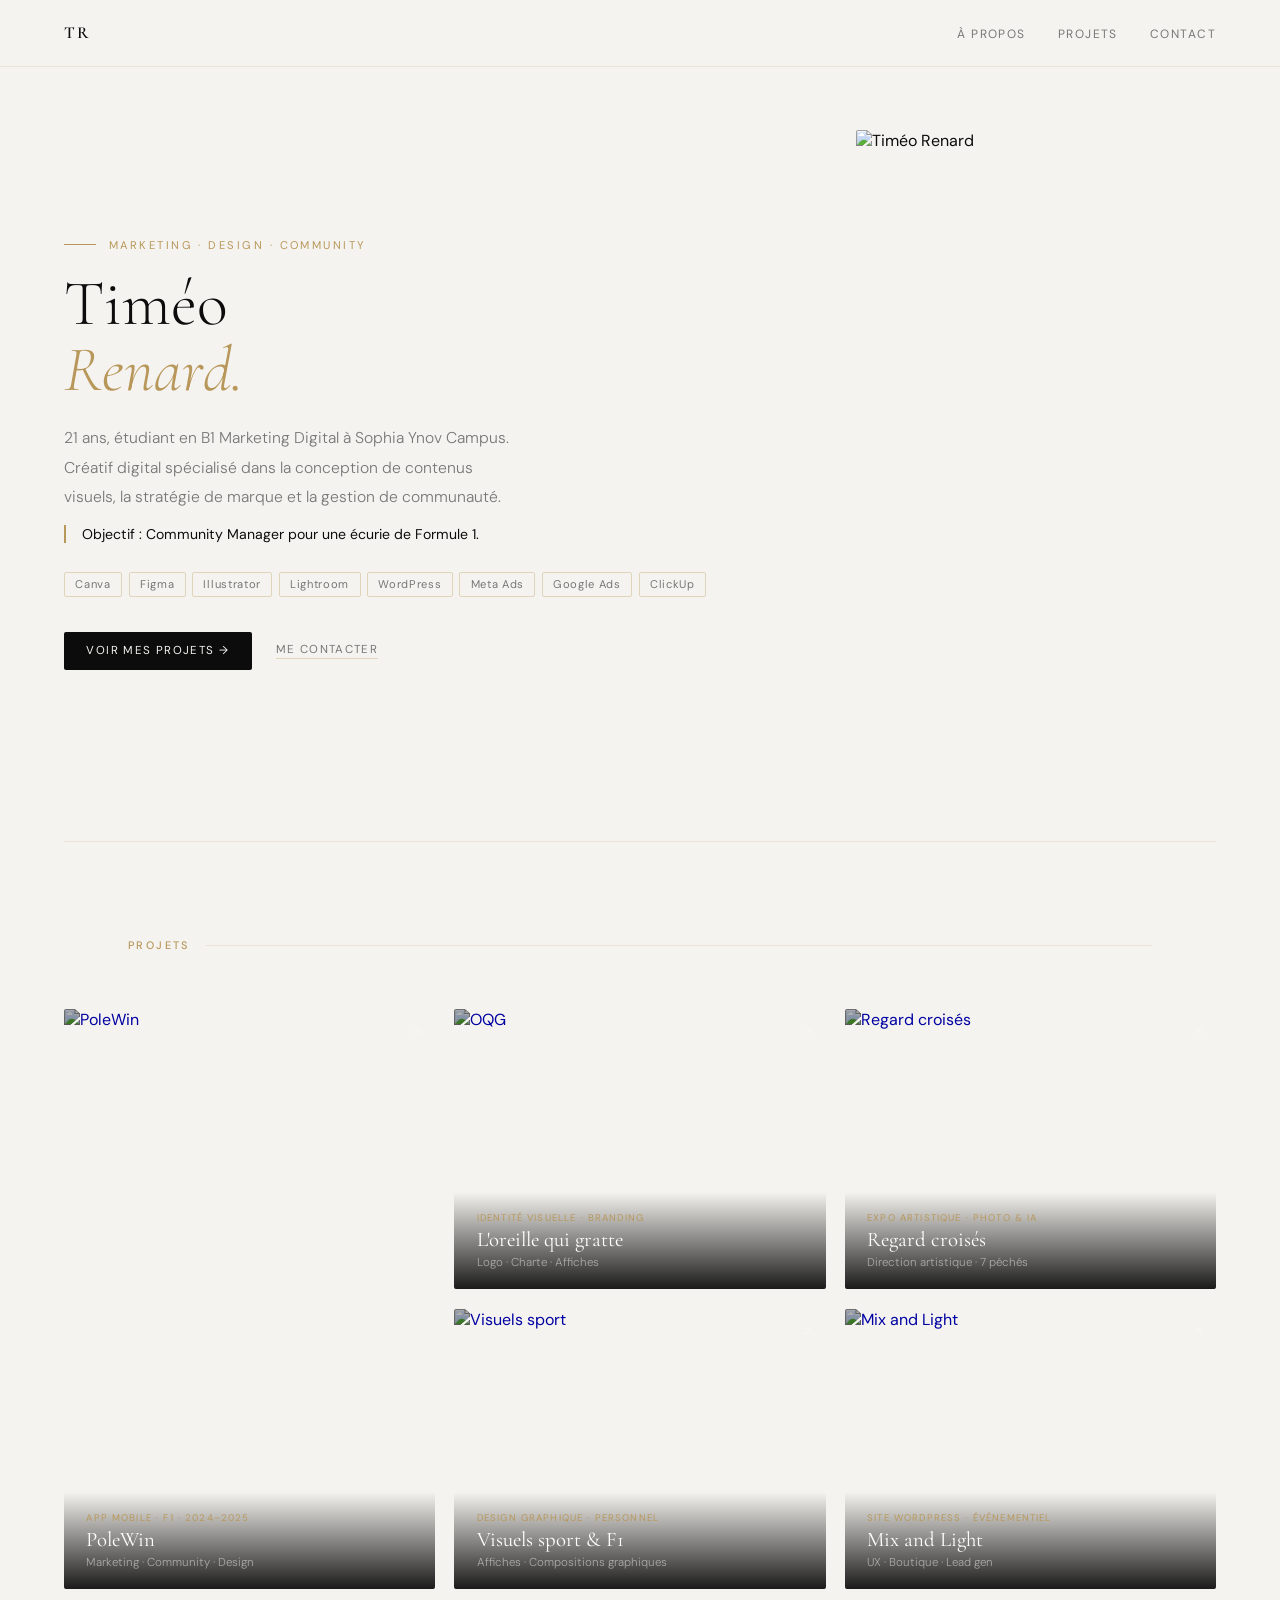
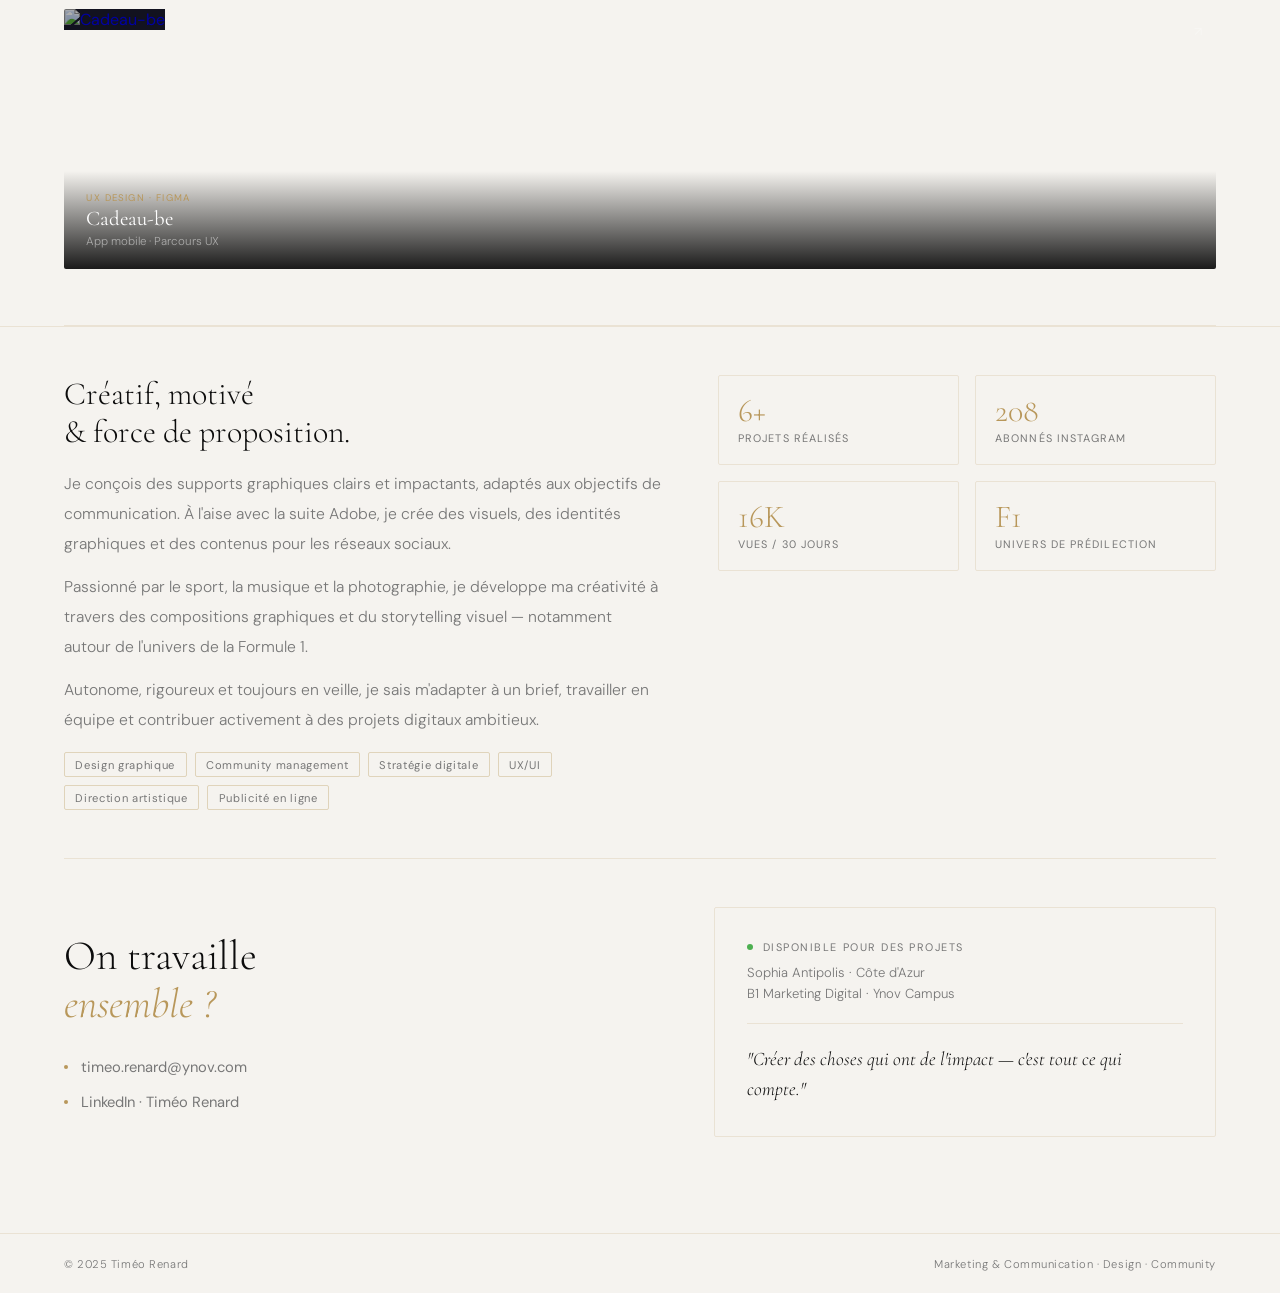
==== index.html @ 678dc790 "Add files via upload" ====
<!DOCTYPE html>
<html lang="fr">
<head>
  <meta charset="UTF-8"><meta name="viewport" content="width=device-width, initial-scale=1.0">
  <title>Timéo Renard — Portfolio</title>
  <link rel="stylesheet" href="style.css">
  <style>
    .hero{display:grid;grid-template-columns:1fr 360px;min-height:86vh;align-items:center;padding:0 4rem;gap:4rem}
    .hero-img{height:72vh;border-radius:2px;overflow:hidden}
    .hero-img img{width:100%;height:100%;object-fit:cover;object-position:center top}
    .eyebrow{display:flex;align-items:center;gap:.8rem;font-size:.7rem;letter-spacing:.22em;text-transform:uppercase;color:var(--gold);margin-bottom:1.2rem}
    .eyebrow::before{content:'';width:32px;height:.5px;background:var(--gold);display:inline-block}
    .hero h1{font-family:'Cormorant Garamond',serif;font-size:clamp(3rem,5vw,4.8rem);font-weight:300;line-height:1.03;margin-bottom:1.3rem}
    .hero h1 em{font-style:italic;color:var(--gold)}
    .hero-sub{font-size:.98rem;font-weight:300;color:var(--muted);line-height:1.85;max-width:460px;margin-bottom:.9rem}
    .hero-obj{font-size:.88rem;color:var(--dark);margin-bottom:1.8rem;padding-left:1rem;border-left:2px solid var(--gold);font-weight:400}
    .hero-tools{display:flex;flex-wrap:wrap;gap:.4rem;margin-bottom:2.2rem}
    .cta-row{display:flex;gap:1.5rem;align-items:center}
    .cta-p{font-size:.72rem;letter-spacing:.12em;text-transform:uppercase;color:var(--off);background:var(--dark);padding:.72rem 1.4rem;border-radius:2px;text-decoration:none;transition:background .2s}
    .cta-p:hover{background:#2a2a2a}
    .cta-s{font-size:.72rem;letter-spacing:.12em;text-transform:uppercase;color:var(--muted);border-bottom:.5px solid var(--border2);padding-bottom:1px;text-decoration:none;transition:color .2s}
    .cta-s:hover{color:var(--gold)}

    /* GRILLE PROJETS — layout sans trous */
    .proj-section{padding:3.5rem 4rem}
    .proj-grid{display:grid;grid-template-columns:repeat(3,1fr);grid-template-rows:auto auto;gap:1.2rem;margin-top:1.8rem}
    .pcard{position:relative;overflow:hidden;border-radius:2px;text-decoration:none;display:block}
    .pcard img{width:100%;height:100%;object-fit:cover;transition:transform .5s ease;filter:brightness(.68)}
    .pcard:hover img{transform:scale(1.04);filter:brightness(.45)}
    .pcard-overlay{position:absolute;bottom:0;left:0;right:0;padding:1.2rem 1.4rem;background:linear-gradient(transparent,rgba(8,8,8,.92))}
    .pcard-tag{font-size:.6rem;letter-spacing:.12em;text-transform:uppercase;color:var(--gold);margin-bottom:.3rem}
    .pcard-title{font-family:'Cormorant Garamond',serif;font-size:1.3rem;font-weight:400;color:#fff;line-height:1.1;margin-bottom:.2rem}
    .pcard-sub{font-size:.72rem;color:rgba(255,255,255,.5);font-weight:300}
    .pcard-arrow{position:absolute;top:.9rem;right:.9rem;color:rgba(255,255,255,.3);font-size:.82rem;transition:all .25s}
    .pcard:hover .pcard-arrow{color:var(--gold);transform:translate(2px,-2px)}

    /* Layout précis sans trous */
    .pcard:nth-child(1){grid-column:1;grid-row:1/3;height:580px} /* PoleWin — tall */
    .pcard:nth-child(2){grid-column:2;grid-row:1;height:280px}   /* OQG */
    .pcard:nth-child(3){grid-column:3;grid-row:1;height:280px}   /* Regard */
    .pcard:nth-child(4){grid-column:2;grid-row:2;height:280px}   /* Visuels sport */
    .pcard:nth-child(5){grid-column:3;grid-row:2;height:280px}   /* Mix and Light */
    .pcard:nth-child(6){grid-column:1/4;grid-row:3;height:260px} /* Cadeau-be — full width */
    /* Cadrage spécifique */
    .pcard:nth-child(4) img{object-position:center 15%}
    .pcard:nth-child(6) img{object-fit:contain;background:#1a1a2e}

    .about-s{display:grid;grid-template-columns:1.2fr 1fr;gap:3.5rem;padding:3rem 4rem;align-items:start;border-top:.5px solid var(--border)}
    .about-s h2{font-family:'Cormorant Garamond',serif;font-size:2rem;font-weight:300;margin-bottom:1.1rem;line-height:1.2}
    .about-s p{font-size:.98rem;color:var(--muted);font-weight:300;line-height:1.9;margin-bottom:.85rem}

    @media(max-width:900px){
      .hero{grid-template-columns:1fr;padding:3rem 1.5rem;min-height:auto}
      .hero-img{height:42vh;order:-1}
      .proj-grid{grid-template-columns:1fr 1fr;grid-template-rows:auto}
      .pcard:nth-child(n){grid-column:auto;grid-row:auto;height:240px}
      .pcard:nth-child(6){grid-column:1/3;height:200px}
      .about-s{grid-template-columns:1fr;padding:2rem 1.5rem}
      .proj-section{padding:2rem 1.5rem}
    }
  </style>
</head>
<body>
<nav>
  <a class="nav-logo" href="index.html">TR</a>
  <ul class="nav-links">
    <li><a href="#about">À propos</a></li>
    <li><a href="#projets">Projets</a></li>
    <li><a href="#contact">Contact</a></li>
  </ul>
</nav>

<section class="hero">
  <div>
    <div class="eyebrow fade-in">Marketing · Design · Community</div>
    <h1 class="fade-in">Timéo<br><em>Renard.</em></h1>
    <p class="hero-sub fade-in">21 ans, étudiant en B1 Marketing Digital à Sophia Ynov Campus. Créatif digital spécialisé dans la conception de contenus visuels, la stratégie de marque et la gestion de communauté.</p>
    <p class="hero-obj fade-in">Objectif : Community Manager pour une écurie de Formule 1.</p>
    <div class="hero-tools fade-in">
      <span class="chip">Canva</span><span class="chip">Figma</span><span class="chip">Illustrator</span>
      <span class="chip">Lightroom</span><span class="chip">WordPress</span><span class="chip">Meta Ads</span>
      <span class="chip">Google Ads</span><span class="chip">ClickUp</span>
    </div>
    <div class="cta-row fade-in">
      <a class="cta-p" href="#projets">Voir mes projets →</a>
      <a class="cta-s" href="#contact">Me contacter</a>
    </div>
  </div>
  <div class="hero-img fade-in">
    <img src="images/d020345a-5bcd-4ce0-aa94-739cd2f2a157.jpg" alt="Timéo Renard">
  </div>
</section>

<hr class="div">

<section class="proj-section" id="projets">
  <div class="sec-head">
    <span class="sec-label">Projets</span>
    <div class="sec-line"></div>
  </div>
  <div class="proj-grid">

    <a href="polewin.html" class="pcard fade-in">
      <img src="images/IMG_0079.jpg" alt="PoleWin">
      <span class="pcard-arrow">↗</span>
      <div class="pcard-overlay">
        <div class="pcard-tag">App mobile · F1 · 2024–2025</div>
        <div class="pcard-title">PoleWin</div>
        <div class="pcard-sub">Marketing · Community · Design</div>
      </div>
    </a>

    <a href="oreille-qui-gratte.html" class="pcard fade-in">
      <img src="images/OQG Mockup Logo 04.jpg" alt="OQG">
      <span class="pcard-arrow">↗</span>
      <div class="pcard-overlay">
        <div class="pcard-tag">Identité visuelle · Branding</div>
        <div class="pcard-title">L'oreille qui gratte</div>
        <div class="pcard-sub">Logo · Charte · Affiches</div>
      </div>
    </a>

    <a href="regard-croises.html" class="pcard fade-in">
      <img src="images/Orgueil (v4).jpg" alt="Regard croisés">
      <span class="pcard-arrow">↗</span>
      <div class="pcard-overlay">
        <div class="pcard-tag">Expo artistique · Photo & IA</div>
        <div class="pcard-title">Regard croisés</div>
        <div class="pcard-sub">Direction artistique · 7 péchés</div>
      </div>
    </a>

    <a href="visuels-sport.html" class="pcard fade-in">
      <img src="images/matchday1.jpg" alt="Visuels sport">
      <span class="pcard-arrow">↗</span>
      <div class="pcard-overlay">
        <div class="pcard-tag">Design graphique · Personnel</div>
        <div class="pcard-title">Visuels sport & F1</div>
        <div class="pcard-sub">Affiches · Compositions graphiques</div>
      </div>
    </a>

    <a href="mix-and-light.html" class="pcard fade-in">
      <img src="images/Capture d'écran 2026-03-12 214326.png" alt="Mix and Light">
      <span class="pcard-arrow">↗</span>
      <div class="pcard-overlay">
        <div class="pcard-tag">Site WordPress · Événementiel</div>
        <div class="pcard-title">Mix and Light</div>
        <div class="pcard-sub">UX · Boutique · Lead gen</div>
      </div>
    </a>

    <a href="cadeau-be.html" class="pcard fade-in">
      <img src="images/Capture d'écran 2026-03-12 214715.png" alt="Cadeau-be">
      <span class="pcard-arrow">↗</span>
      <div class="pcard-overlay">
        <div class="pcard-tag">UX Design · Figma</div>
        <div class="pcard-title">Cadeau-be</div>
        <div class="pcard-sub">App mobile · Parcours UX</div>
      </div>
    </a>

  </div>
</section>

<hr class="div" id="about">

<section class="about-s">
  <div class="fade-in">
    <h2>Créatif, motivé<br>& force de proposition.</h2>
    <p>Je conçois des supports graphiques clairs et impactants, adaptés aux objectifs de communication. À l'aise avec la suite Adobe, je crée des visuels, des identités graphiques et des contenus pour les réseaux sociaux.</p>
    <p>Passionné par le sport, la musique et la photographie, je développe ma créativité à travers des compositions graphiques et du storytelling visuel — notamment autour de l'univers de la Formule 1.</p>
    <p>Autonome, rigoureux et toujours en veille, je sais m'adapter à un brief, travailler en équipe et contribuer activement à des projets digitaux ambitieux.</p>
    <div class="chip-row">
      <span class="chip">Design graphique</span><span class="chip">Community management</span>
      <span class="chip">Stratégie digitale</span><span class="chip">UX/UI</span>
      <span class="chip">Direction artistique</span><span class="chip">Publicité en ligne</span>
    </div>
  </div>
  <div class="stats-grid fade-in">
    <div class="stat-block"><div class="stat-n">6+</div><div class="stat-l">Projets réalisés</div></div>
    <div class="stat-block"><div class="stat-n">208</div><div class="stat-l">Abonnés Instagram</div></div>
    <div class="stat-block"><div class="stat-n">16K</div><div class="stat-l">Vues / 30 jours</div></div>
    <div class="stat-block"><div class="stat-n">F1</div><div class="stat-l">Univers de prédilection</div></div>
  </div>
</section>

<hr class="div" id="contact">

<section style="display:grid;grid-template-columns:1.2fr 1fr;gap:3rem;padding:3rem 4rem;align-items:center;">
  <div class="fade-in">
    <h2 style="font-family:'Cormorant Garamond',serif;font-size:2.6rem;font-weight:300;line-height:1.15;margin-bottom:1.8rem;">On travaille<br><em style="font-style:italic;color:var(--gold);">ensemble ?</em></h2>
    <div style="display:flex;flex-direction:column;gap:.9rem;">
      <a href="mailto:timeo.renard@ynov.com" style="display:flex;align-items:center;gap:.8rem;font-size:.92rem;color:var(--muted);text-decoration:none;transition:color .2s" onmouseover="this.style.color='#B8975A'" onmouseout="this.style.color='#777'">
        <span style="width:4px;height:4px;border-radius:50%;background:var(--gold);flex-shrink:0"></span>timeo.renard@ynov.com
      </a>
      <a href="https://linkedin.com/in/timeorenard" target="_blank" style="display:flex;align-items:center;gap:.8rem;font-size:.92rem;color:var(--muted);text-decoration:none;transition:color .2s" onmouseover="this.style.color='#B8975A'" onmouseout="this.style.color='#777'">
        <span style="width:4px;height:4px;border-radius:50%;background:var(--gold);flex-shrink:0"></span>LinkedIn · Timéo Renard
      </a>
    </div>
  </div>
  <div class="fade-in" style="border:.5px solid var(--border);border-radius:2px;padding:2rem;">
    <div style="display:flex;align-items:center;gap:.6rem;font-size:.68rem;letter-spacing:.14em;text-transform:uppercase;color:var(--muted);margin-bottom:.6rem;">
      <span style="width:6px;height:6px;border-radius:50%;background:#4caf50;animation:pu 2.2s infinite;display:inline-block"></span>Disponible pour des projets
    </div>
    <p style="font-size:.82rem;color:var(--muted);font-weight:300;margin-bottom:.3rem">Sophia Antipolis · Côte d'Azur</p>
    <p style="font-size:.82rem;color:var(--muted);font-weight:300">B1 Marketing Digital · Ynov Campus</p>
    <p style="font-family:'Cormorant Garamond',serif;font-size:1.2rem;font-weight:300;font-style:italic;color:var(--dark);line-height:1.55;margin-top:1.3rem;padding-top:1.3rem;border-top:.5px solid var(--border)">"Créer des choses qui ont de l'impact — c'est tout ce qui compte."</p>
  </div>
</section>

<footer>
  <p>© 2025 Timéo Renard</p>
  <p>Marketing & Communication · Design · Community</p>
</footer>
<script src="main.js"></script>
</body>
</html>
---- style.css ----
@import url('https://fonts.googleapis.com/css2?family=Cormorant+Garamond:ital,wght@0,300;0,400;0,600;1,300;1,400&family=DM+Sans:wght@300;400;500&display=swap');
*,*::before,*::after{margin:0;padding:0;box-sizing:border-box}
:root{--gold:#B8975A;--dark:#0C0C0C;--off:#F5F3EF;--muted:#777;--border:rgba(184,151,90,0.18);--border2:rgba(184,151,90,0.35)}
html{scroll-behavior:smooth}
body{background:var(--off);color:var(--dark);font-family:'DM Sans',sans-serif;overflow-x:hidden}

nav{display:flex;justify-content:space-between;align-items:center;padding:1.4rem 4rem;border-bottom:.5px solid var(--border);position:sticky;top:0;background:rgba(245,243,239,0.96);backdrop-filter:blur(12px);z-index:100}
.nav-logo{font-family:'Cormorant Garamond',serif;font-size:1.05rem;font-weight:600;letter-spacing:.1em;color:var(--dark);text-decoration:none}
.nav-links{display:flex;gap:2rem;list-style:none}
.nav-links a{font-size:.75rem;letter-spacing:.12em;text-transform:uppercase;color:var(--muted);text-decoration:none;transition:color .2s}
.nav-links a:hover{color:var(--gold)}

.fade-in{opacity:0;transform:translateY(12px);transition:opacity .5s ease,transform .5s ease}
.fade-in.visible{opacity:1;transform:translateY(0)}

hr.div{border:none;border-top:.5px solid var(--border);margin:0 4rem}
.sec-head{display:flex;align-items:center;gap:1rem;padding:2.5rem 4rem 1.8rem}
.sec-label{font-size:.68rem;letter-spacing:.22em;text-transform:uppercase;color:var(--gold);white-space:nowrap;font-weight:500}
.sec-line{flex:1;height:.5px;background:var(--border)}

.content-section{padding:3rem 4rem}
.grid-2{display:grid;grid-template-columns:1fr 1fr;gap:2.5rem;align-items:start}
.grid-3{display:grid;grid-template-columns:repeat(3,1fr);gap:1.2rem}
.grid-asymm{display:grid;grid-template-columns:1.3fr 1fr;gap:2.5rem;align-items:start}

h2.section-title{font-family:'Cormorant Garamond',serif;font-size:2rem;font-weight:300;margin-bottom:1.1rem;line-height:1.2}
p.body-text{font-size:.98rem;font-weight:300;color:var(--muted);line-height:1.9;margin-bottom:.85rem}

/* Images SANS fond, SANS cadre, juste l'image */
.ibox{border-radius:2px;overflow:hidden}
.ibox img{width:100%;display:block;object-fit:contain;max-height:420px}
.ibox-dark{border-radius:2px;overflow:hidden;background:#0d0d0d;padding:1.5rem}
.ibox-dark img{width:100%;display:block;object-fit:contain;max-height:220px}

.chip-row{display:flex;flex-wrap:wrap;gap:.5rem;margin-top:1.1rem}
.chip{font-size:.7rem;letter-spacing:.06em;padding:.28rem .65rem;border:.5px solid var(--border2);color:var(--muted);border-radius:2px}

.stat-block{padding:1.2rem;border:.5px solid var(--border);border-radius:2px}
.stat-n{font-family:'Cormorant Garamond',serif;font-size:2rem;font-weight:300;color:var(--gold);line-height:1;margin-bottom:.25rem}
.stat-l{font-size:.68rem;letter-spacing:.1em;text-transform:uppercase;color:var(--muted)}
.stats-grid{display:grid;grid-template-columns:1fr 1fr;gap:1rem}

.carousel{position:relative;overflow:hidden;border-radius:2px}
.carousel-track{display:flex;transition:transform .5s cubic-bezier(.77,0,.18,1)}
.carousel-track img{width:100%;flex-shrink:0;object-fit:contain;max-height:400px}
.carousel-btn{position:absolute;top:50%;transform:translateY(-50%);background:rgba(12,12,12,.65);color:#fff;border:none;width:36px;height:36px;cursor:pointer;font-size:1rem;display:flex;align-items:center;justify-content:center;transition:background .2s;border-radius:2px}
.carousel-btn:hover{background:var(--gold)}
.carousel-btn.prev{left:.8rem}
.carousel-btn.next{right:.8rem}
.carousel-dots{display:flex;justify-content:center;gap:.5rem;padding:.6rem 0}
.carousel-dot{width:5px;height:5px;border-radius:50%;background:var(--border2);cursor:pointer;transition:background .2s}
.carousel-dot.active{background:var(--gold)}

.proj-hero{min-height:46vh;display:flex;align-items:flex-end;padding:3rem 4rem;position:relative;overflow:hidden}
.proj-hero-bg{position:absolute;inset:0;background-size:cover;background-position:center;filter:brightness(.28)}
.proj-hero-content{position:relative;z-index:1;max-width:680px}
.proj-tag{font-size:.68rem;letter-spacing:.2em;text-transform:uppercase;color:var(--gold);margin-bottom:.7rem;display:flex;align-items:center;gap:.7rem}
.proj-tag::before{content:'';width:26px;height:.5px;background:var(--gold);display:inline-block}
.proj-title{font-family:'Cormorant Garamond',serif;font-size:clamp(2.4rem,5vw,4rem);font-weight:300;color:#fff;line-height:1.05;margin-bottom:.9rem}
.proj-desc{font-size:.98rem;color:rgba(255,255,255,.68);font-weight:300;line-height:1.8;max-width:560px}

.back-link{display:inline-flex;align-items:center;gap:.5rem;font-size:.72rem;letter-spacing:.12em;text-transform:uppercase;color:var(--muted);text-decoration:none;border-bottom:.5px solid var(--border2);padding-bottom:1px;transition:color .2s}
.back-link:hover{color:var(--gold)}

footer{border-top:.5px solid var(--border);padding:1.4rem 4rem;display:flex;justify-content:space-between;align-items:center;margin-top:3rem}
footer p{font-size:.7rem;color:var(--muted);font-weight:300;letter-spacing:.05em}

@keyframes pu{0%,100%{opacity:1}50%{opacity:.3}}

@media(max-width:768px){
  nav{padding:1.2rem 1.5rem}
  .content-section{padding:2rem 1.5rem}
  .grid-2,.grid-asymm{grid-template-columns:1fr}
  .grid-3{grid-template-columns:1fr 1fr}
  hr.div{margin:0 1.5rem}
  .sec-head{padding:2rem 1.5rem 1.2rem}
  footer{padding:1.2rem 1.5rem;flex-direction:column;gap:.4rem}
  .proj-hero{padding:2rem 1.5rem}
}
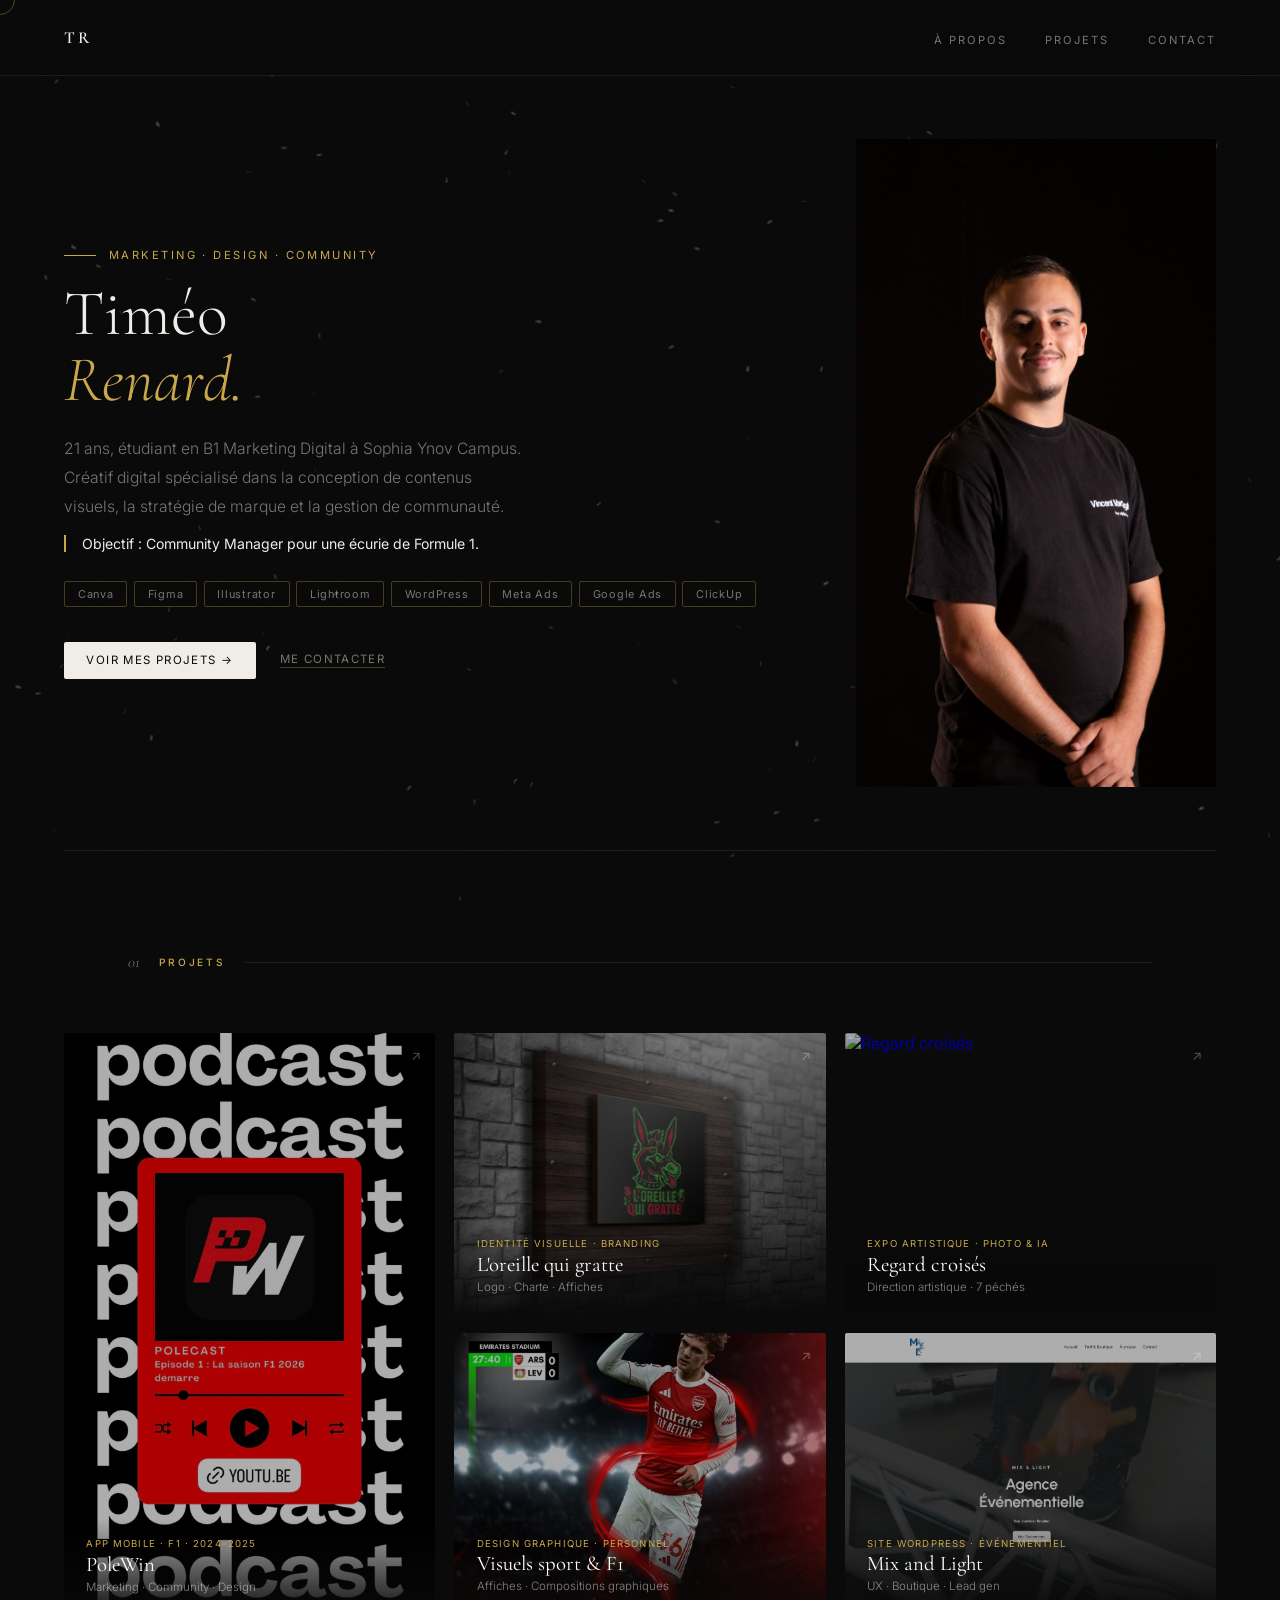
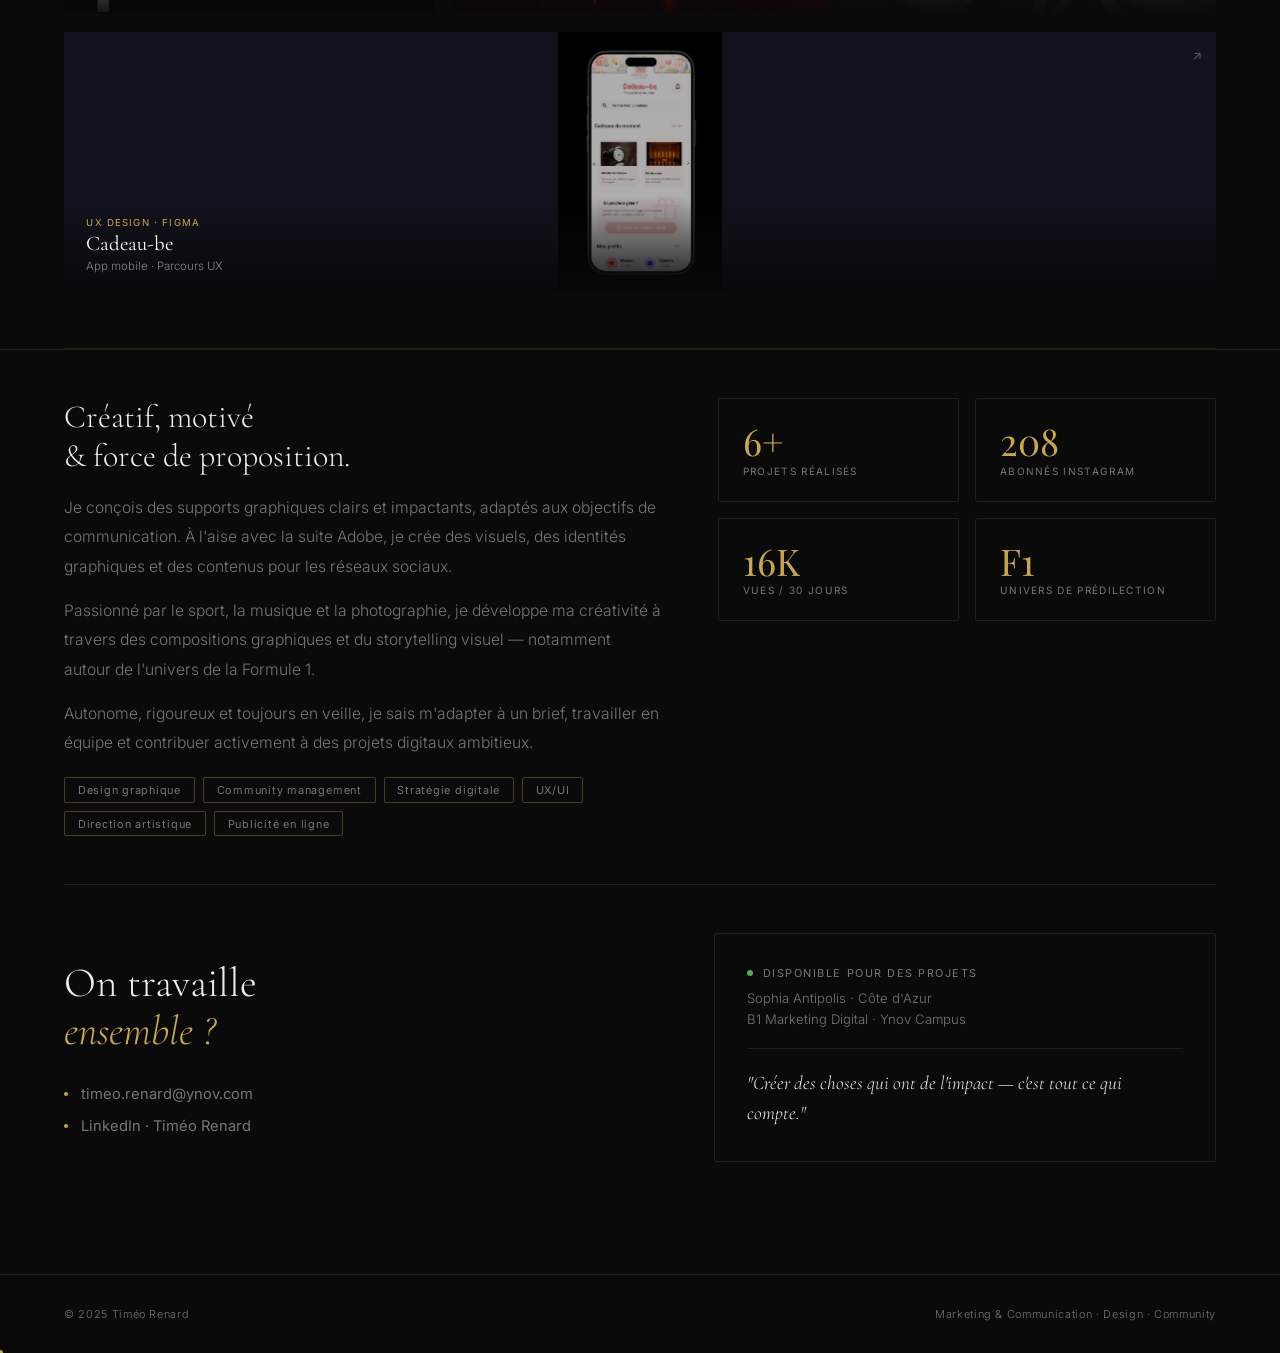
==== commit 7e3f6ee7: "Add Regard Croisés posters, adaptive animated background, and art direction pass - Regard Croisés: p" ====
--- a/index.html
+++ b/index.html
@@ -16,10 +16,10 @@
     .hero-obj{font-size:.88rem;color:var(--dark);margin-bottom:1.8rem;padding-left:1rem;border-left:2px solid var(--gold);font-weight:400}
     .hero-tools{display:flex;flex-wrap:wrap;gap:.4rem;margin-bottom:2.2rem}
     .cta-row{display:flex;gap:1.5rem;align-items:center}
-    .cta-p{font-size:.72rem;letter-spacing:.12em;text-transform:uppercase;color:var(--off);background:var(--dark);padding:.72rem 1.4rem;border-radius:2px;text-decoration:none;transition:background .2s}
-    .cta-p:hover{background:#2a2a2a}
-    .cta-s{font-size:.72rem;letter-spacing:.12em;text-transform:uppercase;color:var(--muted);border-bottom:.5px solid var(--border2);padding-bottom:1px;text-decoration:none;transition:color .2s}
-    .cta-s:hover{color:var(--gold)}
+    .cta-p{font-size:.72rem;letter-spacing:.12em;text-transform:uppercase;color:var(--off);background:var(--dark);padding:.72rem 1.4rem;border-radius:2px;text-decoration:none;display:inline-block;transition:background .3s,letter-spacing .3s,transform .3s}
+    .cta-p:hover{background:#2a2a2a;letter-spacing:.17em;transform:translateY(-2px)}
+    .cta-s{font-size:.72rem;letter-spacing:.12em;text-transform:uppercase;color:var(--muted);border-bottom:.5px solid var(--border2);padding-bottom:1px;text-decoration:none;transition:color .2s,border-color .2s}
+    .cta-s:hover{color:var(--gold);border-color:var(--gold)}
 
     /* GRILLE PROJETS — layout sans trous */
     .proj-section{padding:3.5rem 4rem}
@@ -61,6 +61,9 @@
   </style>
 </head>
 <body>
+<canvas id="fluid-bg" aria-hidden="true"></canvas>
+<div id="scroll-progress"></div>
+<div class="page">
 <nav>
   <a class="nav-logo" href="index.html">TR</a>
   <ul class="nav-links">
@@ -213,6 +216,8 @@
   <p>© 2025 Timéo Renard</p>
   <p>Marketing & Communication · Design · Community</p>
 </footer>
+</div>
+<script src="background.js"></script>
 <script src="main.js"></script>
 </body>
 </html>
--- a/style.css
+++ b/style.css
@@ -1,79 +1,359 @@
-@import url('https://fonts.googleapis.com/css2?family=Cormorant+Garamond:ital,wght@0,300;0,400;0,600;1,300;1,400&family=DM+Sans:wght@300;400;500&display=swap');
+@import url('https://fonts.googleapis.com/css2?family=Playfair+Display:ital,wght@0,400;0,500;1,400;1,500&family=Cormorant+Garamond:ital,wght@0,300;0,400;0,600;1,300;1,400&family=Inter:wght@300;400;500&display=swap');
+
 *,*::before,*::after{margin:0;padding:0;box-sizing:border-box}
-:root{--gold:#B8975A;--dark:#0C0C0C;--off:#F5F3EF;--muted:#777;--border:rgba(184,151,90,0.18);--border2:rgba(184,151,90,0.35)}
+
+:root{
+  --gold:#C9A84C;
+  /* --dark maps to a warm light value so color:var(--dark) stays readable
+     on the dark background — the cta button gets an inverted override below */
+  --dark:#f0ede8;
+  --off:#f0ede8;
+  --muted:rgba(240,237,232,0.48);
+  --border:rgba(201,168,76,0.13);
+  --border2:rgba(201,168,76,0.32);
+}
+
 html{scroll-behavior:smooth}
-body{background:var(--off);color:var(--dark);font-family:'DM Sans',sans-serif;overflow-x:hidden}
-
-nav{display:flex;justify-content:space-between;align-items:center;padding:1.4rem 4rem;border-bottom:.5px solid var(--border);position:sticky;top:0;background:rgba(245,243,239,0.96);backdrop-filter:blur(12px);z-index:100}
-.nav-logo{font-family:'Cormorant Garamond',serif;font-size:1.05rem;font-weight:600;letter-spacing:.1em;color:var(--dark);text-decoration:none}
-.nav-links{display:flex;gap:2rem;list-style:none}
-.nav-links a{font-size:.75rem;letter-spacing:.12em;text-transform:uppercase;color:var(--muted);text-decoration:none;transition:color .2s}
-.nav-links a:hover{color:var(--gold)}
-
-.fade-in{opacity:0;transform:translateY(12px);transition:opacity .5s ease,transform .5s ease}
+
+body{
+  background:#0a0a0a;
+  color:var(--off);
+  font-family:'Inter',sans-serif;
+  overflow-x:hidden;
+  cursor:none;
+}
+
+::selection{background:var(--gold);color:#0a0a0a}
+
+/* ─── AMBIENT LAYERS ────────────────────────────────────────────── */
+/* Fixed full-viewport particle canvas (background.js), sits above the
+   body color but below every piece of real content (.page). */
+#fluid-bg{position:fixed;inset:0;width:100vw;height:100vh;z-index:0;pointer-events:none}
+
+/* Fine film-grain texture — cheap way to kill the flat "generated" look */
+body::before{
+  content:'';
+  position:fixed;inset:0;
+  z-index:1;
+  pointer-events:none;
+  opacity:.035;
+  mix-blend-mode:overlay;
+  background-image:url("data:image/svg+xml,%3Csvg xmlns='http://www.w3.org/2000/svg' width='120' height='120'%3E%3Cfilter id='n'%3E%3CfeTurbulence type='fractalNoise' baseFrequency='0.9' numOctaves='2' stitchTiles='stitch'/%3E%3C/filter%3E%3Crect width='100%25' height='100%25' filter='url(%23n)'/%3E%3C/svg%3E");
+}
+
+/* All real page content lives above the ambient canvas + grain */
+.page{position:relative;z-index:1}
+
+/* Scroll progress hairline */
+#scroll-progress{position:fixed;top:0;left:0;height:2px;width:0%;background:var(--gold);z-index:200;transition:width .12s linear;box-shadow:0 0 8px rgba(201,168,76,.5)}
+
+/* ─── CUSTOM CURSOR ─────────────────────────────────────────────── */
+.cursor{
+  position:fixed;
+  width:6px;height:6px;
+  background:var(--gold);
+  border-radius:50%;
+  pointer-events:none;
+  z-index:9999;
+  transform:translate(-50%,-50%);
+  transition:width .25s ease,height .25s ease,background .25s ease;
+  will-change:left,top;
+}
+.cursor-ring{
+  position:fixed;
+  width:30px;height:30px;
+  border:1px solid rgba(201,168,76,.4);
+  border-radius:50%;
+  pointer-events:none;
+  z-index:9998;
+  transform:translate(-50%,-50%);
+  transition:width .35s ease,height .35s ease,border-color .3s ease;
+  will-change:left,top;
+}
+.cursor.is-hovering{width:10px;height:10px;background:var(--gold)}
+.cursor-ring.is-hovering{width:46px;height:46px;border-color:var(--gold)}
+.cursor.is-clicking{width:4px;height:4px}
+.cursor-ring.is-clicking{width:20px;height:20px}
+
+a,button,[role="button"],.pcard,.carousel-btn,.carousel-dot,.chip{cursor:none}
+
+/* ─── NAVIGATION ────────────────────────────────────────────────── */
+nav{
+  display:flex;
+  justify-content:space-between;
+  align-items:center;
+  padding:1.7rem 4rem;
+  border-bottom:.5px solid var(--border);
+  position:sticky;
+  top:0;
+  background:rgba(10,10,10,.88);
+  backdrop-filter:blur(24px);
+  -webkit-backdrop-filter:blur(24px);
+  z-index:100;
+  transition:padding .35s ease,border-color .35s ease;
+}
+nav.scrolled{padding:1rem 4rem;border-color:rgba(201,168,76,.2)}
+
+.nav-logo{
+  font-family:'Cormorant Garamond',serif;
+  font-size:1.05rem;
+  font-weight:600;
+  letter-spacing:.16em;
+  color:var(--off);
+  text-decoration:none;
+  transition:color .25s;
+}
+.nav-logo:hover{color:var(--gold)}
+
+.nav-links{display:flex;gap:2.4rem;list-style:none}
+.nav-links a{
+  font-size:.7rem;
+  letter-spacing:.18em;
+  text-transform:uppercase;
+  color:var(--muted);
+  text-decoration:none;
+  position:relative;
+  padding-bottom:3px;
+  transition:color .25s;
+}
+.nav-links a::after{
+  content:'';
+  position:absolute;
+  bottom:0;left:0;
+  width:0;height:.5px;
+  background:var(--gold);
+  transition:width .3s ease;
+}
+.nav-links a:hover{color:var(--off)}
+.nav-links a:hover::after{width:100%}
+
+/* ─── FADE-IN ───────────────────────────────────────────────────── */
+.fade-in{
+  opacity:0;
+  transform:translateY(24px);
+  transition:opacity .8s cubic-bezier(.25,.46,.45,.94),transform .8s cubic-bezier(.25,.46,.45,.94);
+}
 .fade-in.visible{opacity:1;transform:translateY(0)}
 
+/* ─── DIVIDERS & SECTION HEAD ───────────────────────────────────── */
 hr.div{border:none;border-top:.5px solid var(--border);margin:0 4rem}
-.sec-head{display:flex;align-items:center;gap:1rem;padding:2.5rem 4rem 1.8rem}
-.sec-label{font-size:.68rem;letter-spacing:.22em;text-transform:uppercase;color:var(--gold);white-space:nowrap;font-weight:500}
-.sec-line{flex:1;height:.5px;background:var(--border)}
-
-.content-section{padding:3rem 4rem}
-.grid-2{display:grid;grid-template-columns:1fr 1fr;gap:2.5rem;align-items:start}
-.grid-3{display:grid;grid-template-columns:repeat(3,1fr);gap:1.2rem}
-.grid-asymm{display:grid;grid-template-columns:1.3fr 1fr;gap:2.5rem;align-items:start}
-
-h2.section-title{font-family:'Cormorant Garamond',serif;font-size:2rem;font-weight:300;margin-bottom:1.1rem;line-height:1.2}
-p.body-text{font-size:.98rem;font-weight:300;color:var(--muted);line-height:1.9;margin-bottom:.85rem}
-
-/* Images SANS fond, SANS cadre, juste l'image */
-.ibox{border-radius:2px;overflow:hidden}
-.ibox img{width:100%;display:block;object-fit:contain;max-height:420px}
-.ibox-dark{border-radius:2px;overflow:hidden;background:#0d0d0d;padding:1.5rem}
+
+body{counter-reset:sec}
+.sec-head{
+  display:flex;align-items:center;gap:1.2rem;
+  padding:2.8rem 4rem 2rem;
+  counter-increment:sec;
+}
+.sec-head::before{
+  content:'0' counter(sec);
+  font-family:'Cormorant Garamond',serif;font-style:italic;font-weight:300;
+  font-size:1rem;color:var(--muted);flex-shrink:0;
+}
+.sec-label{
+  font-size:.63rem;letter-spacing:.28em;text-transform:uppercase;
+  color:var(--gold);white-space:nowrap;font-weight:500;
+}
+.sec-line{flex:1;height:.5px;background:var(--border);position:relative;overflow:hidden}
+.sec-line::after{
+  content:'';position:absolute;inset:0;width:0;background:var(--gold);
+  transition:width 1s cubic-bezier(.16,1,.3,1);
+}
+.sec-head.visible .sec-line::after{width:100%}
+
+/* ─── LAYOUT UTILITIES ──────────────────────────────────────────── */
+.content-section{padding:3.5rem 4rem}
+.grid-2{display:grid;grid-template-columns:1fr 1fr;gap:3rem;align-items:start}
+.grid-3{display:grid;grid-template-columns:repeat(3,1fr);gap:1.4rem}
+.grid-asymm{display:grid;grid-template-columns:1.3fr 1fr;gap:3rem;align-items:start}
+
+/* ─── TYPOGRAPHY ────────────────────────────────────────────────── */
+h2.section-title{
+  font-family:'Playfair Display','Cormorant Garamond',serif;
+  font-size:2.2rem;font-weight:400;
+  margin-bottom:1.3rem;line-height:1.18;
+  color:var(--off);
+  position:relative;display:inline-block;
+}
+h2.section-title::after{
+  content:'';position:absolute;left:1px;bottom:-.4rem;
+  width:34px;height:1.5px;background:var(--gold);
+  transform-origin:left;transform:scaleX(0);
+  transition:transform .7s cubic-bezier(.16,1,.3,1);
+}
+.fade-in.visible h2.section-title::after{transform:scaleX(1)}
+p.body-text{
+  font-size:.95rem;font-weight:300;
+  color:var(--muted);line-height:1.95;margin-bottom:.9rem;
+}
+
+/* ─── CTA BUTTON — inverted for dark theme ──────────────────────── */
+/* inline style uses background:var(--dark) + color:var(--off)
+   with --dark now being light, we flip the text to dark on hover */
+.cta-p{color:#0a0a0a !important}
+.cta-p:hover{color:var(--off) !important}
+
+/* ─── IMAGES ────────────────────────────────────────────────────── */
+.ibox{border-radius:2px;overflow:hidden;transition:transform .5s cubic-bezier(.16,1,.3,1),box-shadow .5s cubic-bezier(.16,1,.3,1)}
+.ibox img{width:100%;display:block;object-fit:contain;max-height:420px;transition:transform .6s cubic-bezier(.16,1,.3,1)}
+.ibox-dark{border-radius:2px;overflow:hidden;background:#0f0f0f;padding:1.5rem;transition:transform .5s cubic-bezier(.16,1,.3,1),box-shadow .5s}
 .ibox-dark img{width:100%;display:block;object-fit:contain;max-height:220px}
 
-.chip-row{display:flex;flex-wrap:wrap;gap:.5rem;margin-top:1.1rem}
-.chip{font-size:.7rem;letter-spacing:.06em;padding:.28rem .65rem;border:.5px solid var(--border2);color:var(--muted);border-radius:2px}
-
-.stat-block{padding:1.2rem;border:.5px solid var(--border);border-radius:2px}
-.stat-n{font-family:'Cormorant Garamond',serif;font-size:2rem;font-weight:300;color:var(--gold);line-height:1;margin-bottom:.25rem}
-.stat-l{font-size:.68rem;letter-spacing:.1em;text-transform:uppercase;color:var(--muted)}
+/* Generic hover-lift for project-page image tiles (classes declared per-page) */
+.vbox,.social-card,.mockup-box,.gbox,.sbox{transition:transform .5s cubic-bezier(.16,1,.3,1),box-shadow .5s cubic-bezier(.16,1,.3,1)}
+
+@media(hover:hover){
+  .ibox:hover,.ibox-dark:hover,.vbox:hover,.social-card:hover,.mockup-box:hover,.gbox:hover,.sbox:hover{
+    transform:translateY(-6px);
+    box-shadow:0 28px 52px -26px rgba(0,0,0,.6);
+  }
+  .ibox:hover img{transform:scale(1.03)}
+}
+
+/* Break the perfectly aligned grid — small hand-placed offset on alternating tiles */
+@media(min-width:769px){
+  .finales-grid .ibox:nth-child(2),
+  .grid-3 .ibox:nth-child(2),
+  .vgrid .vbox:nth-child(2),
+  .img-grid-2 .ibox:nth-child(2),
+  .img-grid-3 .ibox:nth-child(2){transform:translateY(-16px)}
+  .finales-grid .ibox:nth-child(2):hover,
+  .grid-3 .ibox:nth-child(2):hover,
+  .vgrid .vbox:nth-child(2):hover,
+  .img-grid-2 .ibox:nth-child(2):hover,
+  .img-grid-3 .ibox:nth-child(2):hover{transform:translateY(-22px)}
+}
+
+/* Subtle, slow Ken Burns drift on every project-page hero image — kills the static, stock-template stillness */
+[class*="-hero-bg"]{animation:kenburns 24s ease-in-out infinite alternate}
+@keyframes kenburns{0%{transform:scale(1)}100%{transform:scale(1.07)}}
+@media(prefers-reduced-motion:reduce){[class*="-hero-bg"]{animation:none}}
+
+/* ─── CHIPS ─────────────────────────────────────────────────────── */
+.chip-row{display:flex;flex-wrap:wrap;gap:.5rem;margin-top:1.2rem}
+.chip{
+  font-size:.68rem;letter-spacing:.07em;
+  padding:.3rem .8rem;
+  border:.5px solid var(--border2);
+  color:var(--muted);
+  border-radius:2px;
+  transition:border-color .25s,color .25s,transform .25s,background .25s;
+}
+.chip:hover{border-color:var(--gold);color:var(--gold);transform:translateY(-2px);background:rgba(201,168,76,.08)}
+
+/* ─── STATS ──────────────────────────────────────────────────────── */
 .stats-grid{display:grid;grid-template-columns:1fr 1fr;gap:1rem}
-
+.stat-block{
+  padding:1.5rem;
+  border:.5px solid var(--border);
+  border-radius:2px;
+  transition:border-color .35s;
+}
+.stat-block:hover{border-color:var(--border2)}
+.stat-n{
+  font-family:'Playfair Display','Cormorant Garamond',serif;
+  font-size:2.3rem;font-weight:400;
+  color:var(--gold);line-height:1;margin-bottom:.3rem;
+}
+.stat-l{
+  font-size:.63rem;letter-spacing:.13em;
+  text-transform:uppercase;color:var(--muted);
+}
+
+/* ─── CAROUSEL ───────────────────────────────────────────────────── */
 .carousel{position:relative;overflow:hidden;border-radius:2px}
-.carousel-track{display:flex;transition:transform .5s cubic-bezier(.77,0,.18,1)}
+.carousel-track{display:flex;transition:transform .6s cubic-bezier(.77,0,.18,1)}
 .carousel-track img{width:100%;flex-shrink:0;object-fit:contain;max-height:400px}
-.carousel-btn{position:absolute;top:50%;transform:translateY(-50%);background:rgba(12,12,12,.65);color:#fff;border:none;width:36px;height:36px;cursor:pointer;font-size:1rem;display:flex;align-items:center;justify-content:center;transition:background .2s;border-radius:2px}
-.carousel-btn:hover{background:var(--gold)}
+.carousel-btn{
+  position:absolute;top:50%;transform:translateY(-50%);
+  background:rgba(10,10,10,.72);
+  color:var(--off);
+  border:.5px solid var(--border2);
+  width:38px;height:38px;
+  font-size:1rem;
+  display:flex;align-items:center;justify-content:center;
+  transition:background .25s,border-color .25s,color .25s;
+  border-radius:2px;
+}
+.carousel-btn:hover{background:var(--gold);border-color:var(--gold);color:#0a0a0a}
 .carousel-btn.prev{left:.8rem}
 .carousel-btn.next{right:.8rem}
-.carousel-dots{display:flex;justify-content:center;gap:.5rem;padding:.6rem 0}
-.carousel-dot{width:5px;height:5px;border-radius:50%;background:var(--border2);cursor:pointer;transition:background .2s}
-.carousel-dot.active{background:var(--gold)}
-
-.proj-hero{min-height:46vh;display:flex;align-items:flex-end;padding:3rem 4rem;position:relative;overflow:hidden}
-.proj-hero-bg{position:absolute;inset:0;background-size:cover;background-position:center;filter:brightness(.28)}
+.carousel-dots{display:flex;justify-content:center;gap:.5rem;padding:.8rem 0}
+.carousel-dot{
+  width:4px;height:4px;
+  border-radius:50%;
+  background:var(--border2);
+  transition:background .25s,transform .25s;
+}
+.carousel-dot.active{background:var(--gold);transform:scale(1.5)}
+
+/* ─── PROJECT HERO ──────────────────────────────────────────────── */
+.proj-hero{
+  min-height:50vh;
+  display:flex;align-items:flex-end;
+  padding:3.5rem 4rem;
+  position:relative;overflow:hidden;
+}
+.proj-hero-bg{
+  position:absolute;inset:0;
+  background-size:cover;background-position:center;
+  filter:brightness(.22);
+}
 .proj-hero-content{position:relative;z-index:1;max-width:680px}
-.proj-tag{font-size:.68rem;letter-spacing:.2em;text-transform:uppercase;color:var(--gold);margin-bottom:.7rem;display:flex;align-items:center;gap:.7rem}
-.proj-tag::before{content:'';width:26px;height:.5px;background:var(--gold);display:inline-block}
-.proj-title{font-family:'Cormorant Garamond',serif;font-size:clamp(2.4rem,5vw,4rem);font-weight:300;color:#fff;line-height:1.05;margin-bottom:.9rem}
-.proj-desc{font-size:.98rem;color:rgba(255,255,255,.68);font-weight:300;line-height:1.8;max-width:560px}
-
-.back-link{display:inline-flex;align-items:center;gap:.5rem;font-size:.72rem;letter-spacing:.12em;text-transform:uppercase;color:var(--muted);text-decoration:none;border-bottom:.5px solid var(--border2);padding-bottom:1px;transition:color .2s}
-.back-link:hover{color:var(--gold)}
-
-footer{border-top:.5px solid var(--border);padding:1.4rem 4rem;display:flex;justify-content:space-between;align-items:center;margin-top:3rem}
-footer p{font-size:.7rem;color:var(--muted);font-weight:300;letter-spacing:.05em}
-
+
+.proj-tag{
+  font-size:.63rem;letter-spacing:.26em;text-transform:uppercase;
+  color:var(--gold);margin-bottom:.9rem;
+  display:flex;align-items:center;gap:.8rem;
+}
+.proj-tag::before{content:'';width:28px;height:.5px;background:var(--gold);display:inline-block}
+
+.proj-title{
+  font-family:'Playfair Display','Cormorant Garamond',serif;
+  font-size:clamp(2.6rem,5vw,4.2rem);
+  font-weight:400;
+  color:var(--off);
+  line-height:1.05;margin-bottom:1rem;
+}
+.proj-desc{
+  font-size:.95rem;
+  color:rgba(240,237,232,.6);
+  font-weight:300;line-height:1.85;max-width:560px;
+}
+
+/* ─── BACK LINK ─────────────────────────────────────────────────── */
+.back-link{
+  display:inline-flex;align-items:center;gap:.5rem;
+  font-size:.7rem;letter-spacing:.14em;text-transform:uppercase;
+  color:var(--muted);text-decoration:none;
+  border-bottom:.5px solid var(--border2);padding-bottom:2px;
+  transition:color .25s,border-color .25s;
+}
+.back-link:hover{color:var(--gold);border-color:var(--gold)}
+
+/* ─── FOOTER ────────────────────────────────────────────────────── */
+footer{
+  border-top:.5px solid var(--border);
+  padding:2rem 4rem;
+  display:flex;justify-content:space-between;align-items:center;
+  margin-top:4rem;
+}
+footer p{font-size:.68rem;color:var(--muted);font-weight:300;letter-spacing:.06em}
+
+/* ─── KEYFRAMES ─────────────────────────────────────────────────── */
 @keyframes pu{0%,100%{opacity:1}50%{opacity:.3}}
 
+/* ─── RESPONSIVE ────────────────────────────────────────────────── */
 @media(max-width:768px){
+  body{cursor:auto}
+  .cursor,.cursor-ring{display:none}
+  a,button,[role="button"],.pcard,.carousel-btn,.carousel-dot,.chip{cursor:auto}
   nav{padding:1.2rem 1.5rem}
+  nav.scrolled{padding:.9rem 1.5rem}
   .content-section{padding:2rem 1.5rem}
   .grid-2,.grid-asymm{grid-template-columns:1fr}
   .grid-3{grid-template-columns:1fr 1fr}
   hr.div{margin:0 1.5rem}
   .sec-head{padding:2rem 1.5rem 1.2rem}
-  footer{padding:1.2rem 1.5rem;flex-direction:column;gap:.4rem}
+  footer{padding:1.5rem;flex-direction:column;gap:.5rem;text-align:center}
   .proj-hero{padding:2rem 1.5rem}
 }
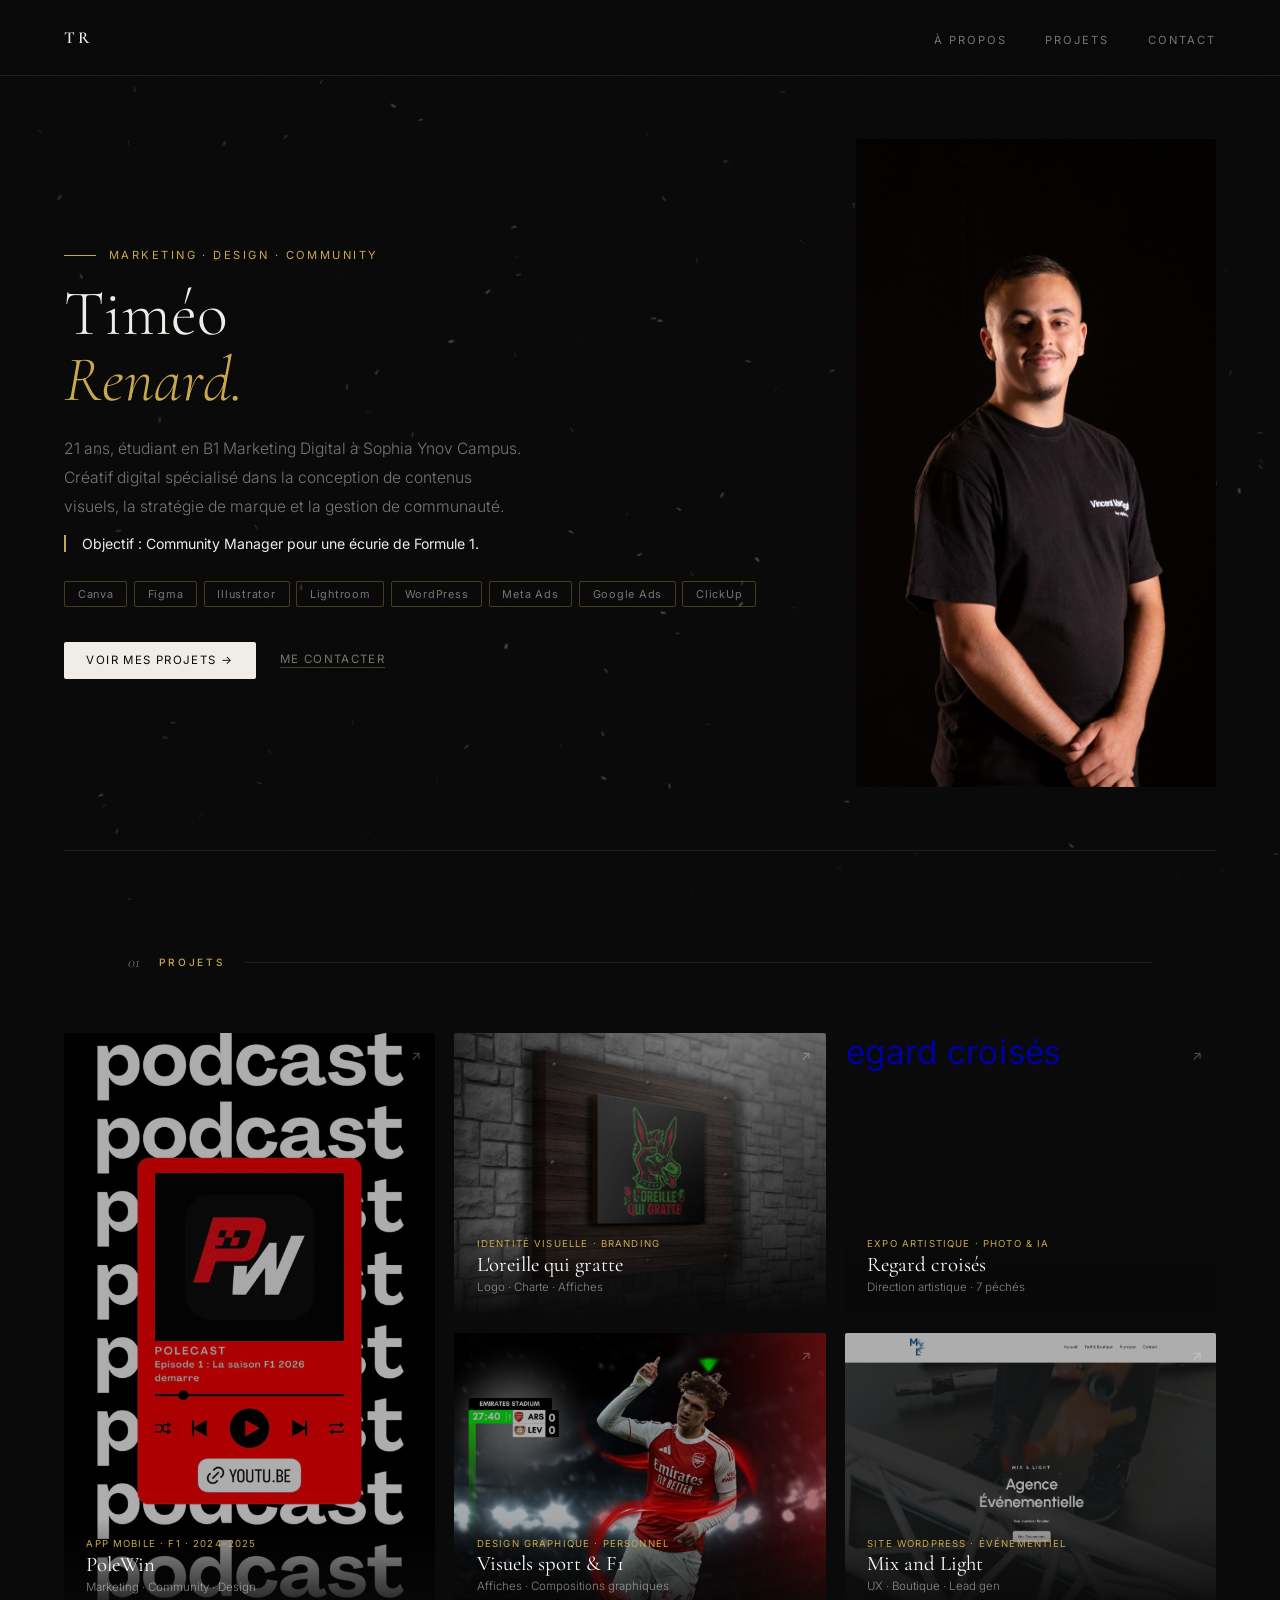
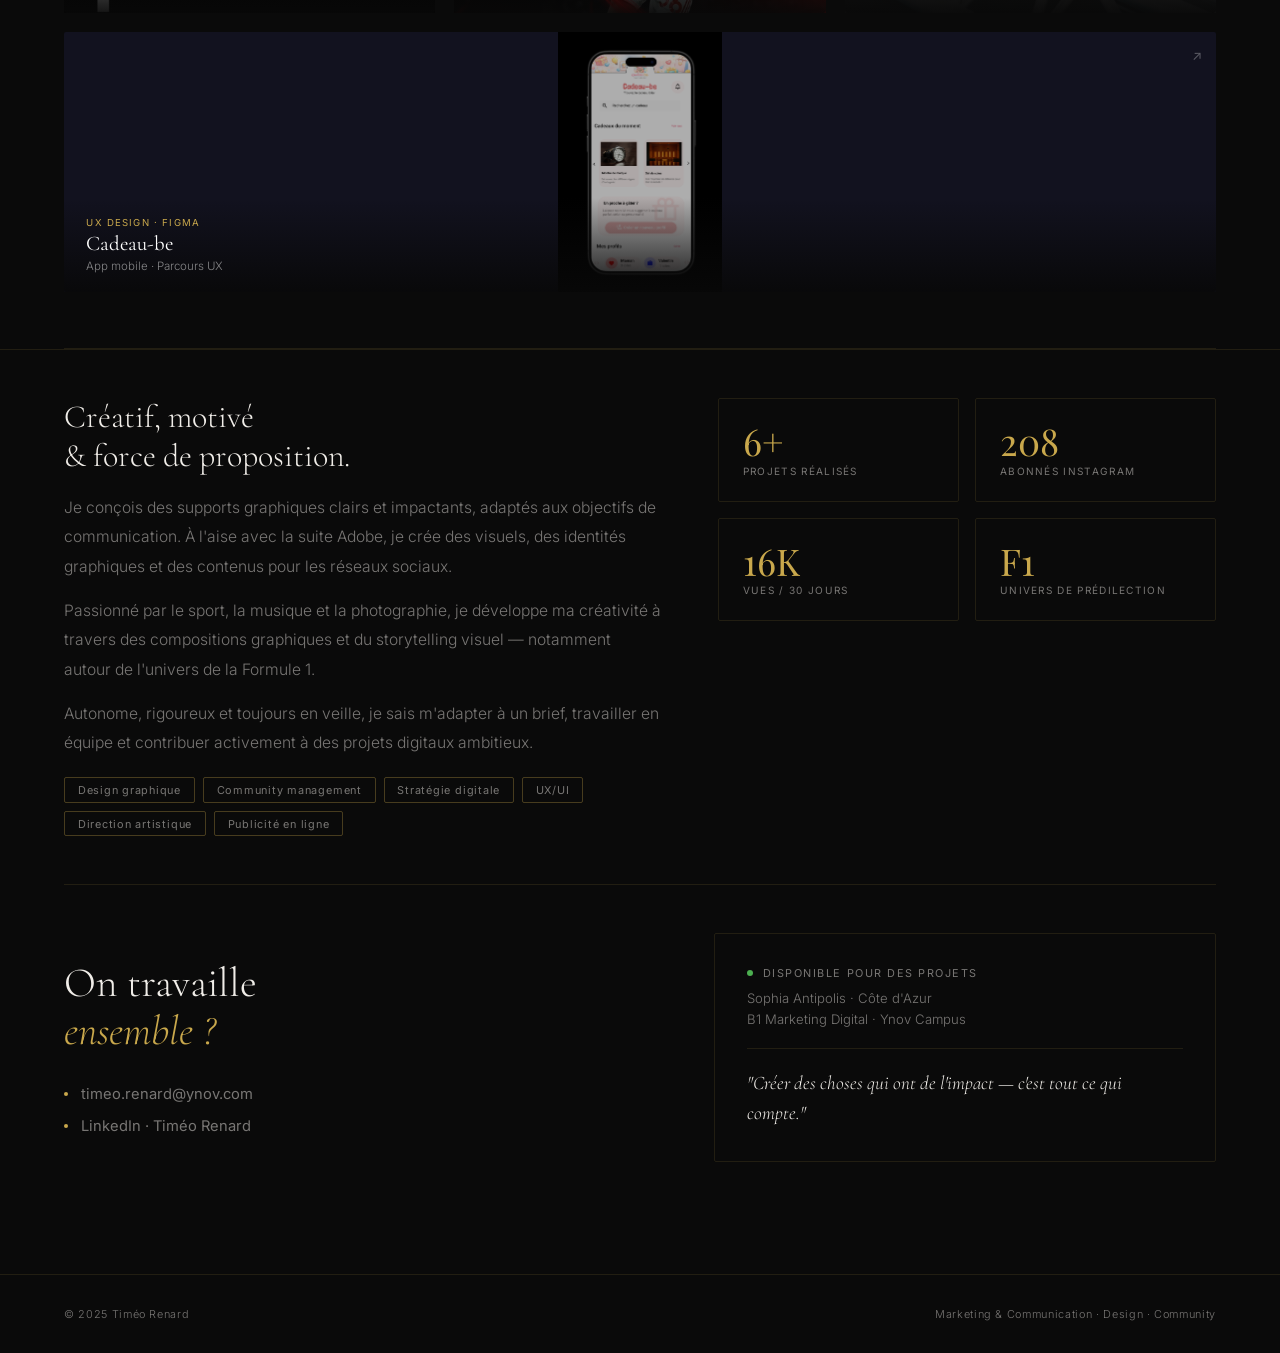
==== commit c302cd44: "Fix mobile responsiveness, remove custom cursor, rework Regard Croisés layout - Fix face-cropping on" ====
--- a/index.html
+++ b/index.html
@@ -41,13 +41,16 @@
     .pcard:nth-child(4){grid-column:2;grid-row:2;height:280px}   /* Visuels sport */
     .pcard:nth-child(5){grid-column:3;grid-row:2;height:280px}   /* Mix and Light */
     .pcard:nth-child(6){grid-column:1/4;grid-row:3;height:260px} /* Cadeau-be — full width */
-    /* Cadrage spécifique */
-    .pcard:nth-child(4) img{object-position:center 15%}
+    /* Cadrage spécifique — visages toujours visibles, y compris en mobile (colonnes étroites/hautes) */
+    .pcard:nth-child(3) img{object-position:38% 12%;transform:scale(2.1);transform-origin:38% 12%}
+    .pcard:nth-child(4) img{object-position:center top}
     .pcard:nth-child(6) img{object-fit:contain;background:#1a1a2e}
 
     .about-s{display:grid;grid-template-columns:1.2fr 1fr;gap:3.5rem;padding:3rem 4rem;align-items:start;border-top:.5px solid var(--border)}
     .about-s h2{font-family:'Cormorant Garamond',serif;font-size:2rem;font-weight:300;margin-bottom:1.1rem;line-height:1.2}
     .about-s p{font-size:.98rem;color:var(--muted);font-weight:300;line-height:1.9;margin-bottom:.85rem}
+
+    .contact-s{display:grid;grid-template-columns:1.2fr 1fr;gap:3rem;padding:3rem 4rem;align-items:center}
 
     @media(max-width:900px){
       .hero{grid-template-columns:1fr;padding:3rem 1.5rem;min-height:auto}
@@ -57,6 +60,7 @@
       .pcard:nth-child(6){grid-column:1/3;height:200px}
       .about-s{grid-template-columns:1fr;padding:2rem 1.5rem}
       .proj-section{padding:2rem 1.5rem}
+      .contact-s{grid-template-columns:1fr;padding:2rem 1.5rem;gap:2rem}
     }
   </style>
 </head>
@@ -190,7 +194,7 @@
 
 <hr class="div" id="contact">
 
-<section style="display:grid;grid-template-columns:1.2fr 1fr;gap:3rem;padding:3rem 4rem;align-items:center;">
+<section class="contact-s">
   <div class="fade-in">
     <h2 style="font-family:'Cormorant Garamond',serif;font-size:2.6rem;font-weight:300;line-height:1.15;margin-bottom:1.8rem;">On travaille<br><em style="font-style:italic;color:var(--gold);">ensemble ?</em></h2>
     <div style="display:flex;flex-direction:column;gap:.9rem;">
--- a/style.css
+++ b/style.css
@@ -20,7 +20,6 @@
   color:var(--off);
   font-family:'Inter',sans-serif;
   overflow-x:hidden;
-  cursor:none;
 }
 
 ::selection{background:var(--gold);color:#0a0a0a}
@@ -46,36 +45,6 @@
 
 /* Scroll progress hairline */
 #scroll-progress{position:fixed;top:0;left:0;height:2px;width:0%;background:var(--gold);z-index:200;transition:width .12s linear;box-shadow:0 0 8px rgba(201,168,76,.5)}
-
-/* ─── CUSTOM CURSOR ─────────────────────────────────────────────── */
-.cursor{
-  position:fixed;
-  width:6px;height:6px;
-  background:var(--gold);
-  border-radius:50%;
-  pointer-events:none;
-  z-index:9999;
-  transform:translate(-50%,-50%);
-  transition:width .25s ease,height .25s ease,background .25s ease;
-  will-change:left,top;
-}
-.cursor-ring{
-  position:fixed;
-  width:30px;height:30px;
-  border:1px solid rgba(201,168,76,.4);
-  border-radius:50%;
-  pointer-events:none;
-  z-index:9998;
-  transform:translate(-50%,-50%);
-  transition:width .35s ease,height .35s ease,border-color .3s ease;
-  will-change:left,top;
-}
-.cursor.is-hovering{width:10px;height:10px;background:var(--gold)}
-.cursor-ring.is-hovering{width:46px;height:46px;border-color:var(--gold)}
-.cursor.is-clicking{width:4px;height:4px}
-.cursor-ring.is-clicking{width:20px;height:20px}
-
-a,button,[role="button"],.pcard,.carousel-btn,.carousel-dot,.chip{cursor:none}
 
 /* ─── NAVIGATION ────────────────────────────────────────────────── */
 nav{
@@ -283,6 +252,7 @@
   border-radius:50%;
   background:var(--border2);
   transition:background .25s,transform .25s;
+  cursor:pointer;
 }
 .carousel-dot.active{background:var(--gold);transform:scale(1.5)}
 
@@ -344,9 +314,6 @@
 
 /* ─── RESPONSIVE ────────────────────────────────────────────────── */
 @media(max-width:768px){
-  body{cursor:auto}
-  .cursor,.cursor-ring{display:none}
-  a,button,[role="button"],.pcard,.carousel-btn,.carousel-dot,.chip{cursor:auto}
   nav{padding:1.2rem 1.5rem}
   nav.scrolled{padding:.9rem 1.5rem}
   .content-section{padding:2rem 1.5rem}
